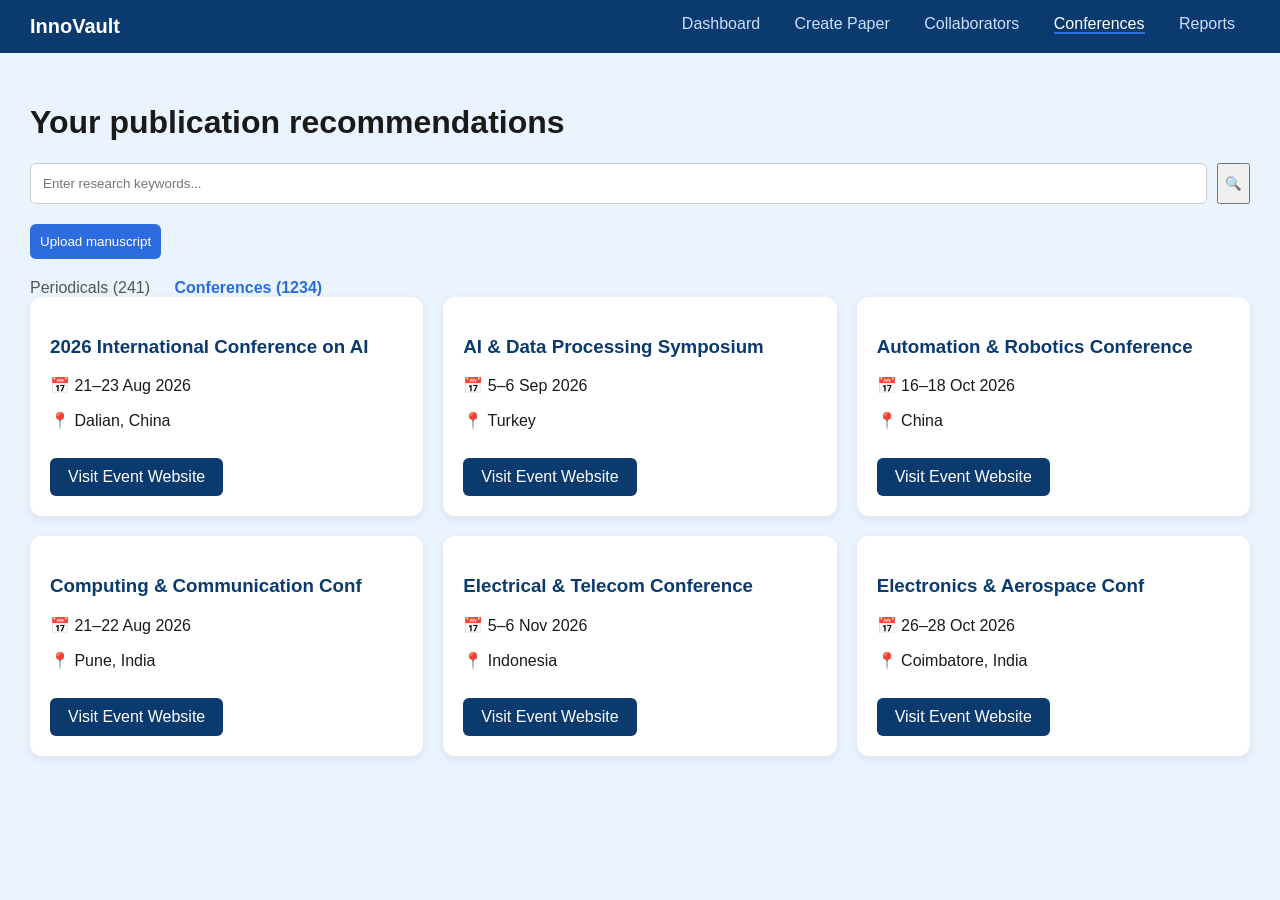
==== conference.html @ 6e37fdfe "Added Innovault frontend project" ====
<!DOCTYPE html>
<html>
<head>
<title>Conference Finder</title>
<link rel="stylesheet" href="css/style.css">
</head>
<body>

<div class="navbar">
    <div class="logo">InnoVault</div>
    <div class="menu">
        <a href="index.html">Dashboard</a>
        <a href="create-paper.html">Create Paper</a>
        <a href="collaborators.html">Collaborators</a>
        <a href="conference.html" class="active">Conferences</a>
        <a href="analytics.html">Reports</a>
    </div>
</div>

<div class="container">

<h1>Your publication recommendations</h1>

<!-- SEARCH BAR -->
<div class="search-box">
    <input placeholder="Enter research keywords...">
    <button>🔍</button>
</div>

<button class="upload-btn">Upload manuscript</button>

<!-- TABS -->
<div class="tabs">
    <span>Periodicals (241)</span>
    <span class="active">Conferences (1234)</span>
</div>

<!-- CARDS -->
<div class="grid">

<div class="conf-card">
    <h3>2026 International Conference on AI</h3>
    <p>📅 21–23 Aug 2026</p>
    <p>📍 Dalian, China</p>
    <a href="https://publishingportal.ieee.org/app/publication-recommendations?tab=Conferences"
   target="_blank"
   class="visit-btn">
   Visit Event Website
</a>
</a>
</div>

<div class="conf-card">
    <h3>AI & Data Processing Symposium</h3>
    <p>📅 5–6 Sep 2026</p>
    <p>📍 Turkey</p>
    <a href="https://publishingportal.ieee.org/app/publication-recommendations?tab=Conferences"
   target="_blank"
   class="visit-btn">
   Visit Event Website
</a>
</a>
</div>

<div class="conf-card">
    <h3>Automation & Robotics Conference</h3>
    <p>📅 16–18 Oct 2026</p>
    <p>📍 China</p>
    <a href="https://publishingportal.ieee.org/app/publication-recommendations?tab=Conferences"
   target="_blank"
   class="visit-btn">
   Visit Event Website
</a>
</a>
</div>

<div class="conf-card">
    <h3>Computing & Communication Conf</h3>
    <p>📅 21–22 Aug 2026</p>
    <p>📍 Pune, India</p>
    <a href="https://publishingportal.ieee.org/app/publication-recommendations?tab=Conferences"
   target="_blank"
   class="visit-btn">
   Visit Event Website
</a>
</a>
</div>

<div class="conf-card">
    <h3>Electrical & Telecom Conference</h3>
    <p>📅 5–6 Nov 2026</p>
    <p>📍 Indonesia</p>
    <a href="https://publishingportal.ieee.org/app/publication-recommendations?tab=Conferences"
   target="_blank"
   class="visit-btn">
   Visit Event Website
</a>
</a>
</div>

<div class="conf-card">
    <h3>Electronics & Aerospace Conf</h3>
    <p>📅 26–28 Oct 2026</p>
    <p>📍 Coimbatore, India</p>
    <a href="https://publishingportal.ieee.org/app/publication-recommendations?tab=Conferences"
   target="_blank"
   class="visit-btn">
   Visit Event Website
</a>
</a>
</div>

</div>

</div>

</body>
</html>
---- css/style.css ----
body {
    margin: 0;
    font-family: "Segoe UI", Arial;
    background: #EAF4FF;
    color: #1A1A1A;
}

/* NAVBAR */
.navbar {
    display: flex;
    justify-content: space-between;
    padding: 15px 30px;
    background: #0B3A6F;
    color: white;
}

.logo {
    font-size: 20px;
    font-weight: bold;
}

.menu a {
    margin: 0 15px;
    text-decoration: none;
    color: #cbdfff;
    font-weight: 500;
}

.menu a.active,
.menu a:hover {
    color: white;
    border-bottom: 2px solid #2D6CDF;
}

/* CONTAINER */
.container {
    padding: 30px;
}

/* CARDS */
.card-container {
    display: flex;
    gap: 20px;
    margin-bottom: 20px;
}

.card {
    background: white;
    padding: 20px;
    flex: 1;
    border-radius: 12px;
    box-shadow: 0 5px 15px rgba(0,0,0,0.08);
}

.big {
    font-size: 28px;
    color: #2D6CDF;
}

/* PAPER / LIST CARD */
.paper-card,
.collab-card {
    background: white;
    padding: 20px;
    margin-top: 15px;
    display: flex;
    justify-content: space-between;
    border-radius: 12px;
    box-shadow: 0 3px 10px rgba(0,0,0,0.08);
}

/* BUTTON */
.btn {
    padding: 8px 15px;
    border-radius: 6px;
    border: none;
    cursor: pointer;
}

.btn.primary {
    background: #2D6CDF;
    color: white;
}

.btn.primary:hover {
    background: #1f4fb5;
}

/* SEARCH BOX */
.search-box {
    display: flex;
    gap: 10px;
    margin: 20px 0;
}

.search-box input {
    flex: 1;
    padding: 12px;
    border-radius: 6px;
    border: 1px solid #ccc;
}

.upload-btn {
    margin-bottom: 20px;
    padding: 10px;
    background: #2D6CDF;
    color: white;
    border-radius: 6px;
    border: none;
}

/* TABS */
.tabs span {
    margin-right: 20px;
    cursor: pointer;
    color: #555;
}

.tabs .active {
    color: #2D6CDF;
    font-weight: bold;
}

/* GRID (conference cards) */
.grid {
    display: grid;
    grid-template-columns: repeat(3, 1fr);
    gap: 20px;
}

.conf-card {
    background: white;
    padding: 20px;
    border-radius: 12px;
    box-shadow: 0 3px 10px rgba(0,0,0,0.08);
}

.conf-card h3 {
    color: #0B3A6F;
}

/* VISIT BUTTON */
.visit-btn {
    display: block;
    margin-top: 10px;
    text-align: center;
    background: #0B3A6F;
    color: white;
    padding: 10px;
    border-radius: 6px;
    text-decoration: none;
}

/* TOOL CARDS */
.tool-card {
    background: white;
    padding: 20px;
    border-radius: 15px;
    text-align: center;
    box-shadow: 0 3px 10px rgba(0,0,0,0.08);
}

/* TOP COLLAB */
.top-collab {
    display: flex;
    gap: 20px;
}

.person {
    background: white;
    padding: 20px;
    border-radius: 12px;
    flex: 1;
    text-align: center;
}

/* EDITOR */
.editor {
    display: flex;
    gap: 20px;
}

textarea {
    width: 70%;
    height: 300px;
    padding: 10px;
    border-radius: 8px;
}

.sidebar {
    width: 30%;
    background: white;
    padding: 15px;
    border-radius: 10px;
}

/* CHART */
.chart-box {
    display: flex;
    align-items: flex-end;
    gap: 20px;
    height: 200px;
    margin: 20px 0;
}

.bar {
    width: 50px;
    background: #2D6CDF;
    color: white;
    text-align: center;
    border-radius: 5px 5px 0 0;
}

.visit-btn {
    display: inline-block;
    margin-top: 12px;
    padding: 10px 18px;
    background: #0B3A6F;   /* dark blue */
    color: white;
    font-weight: 500;
    border-radius: 6px;
    text-decoration: none;
    border: none;
    transition: all 0.3s ease;
}

/* Hover effect */
.visit-btn:hover {
    background: #2D6CDF;   /* lighter blue */
    transform: translateY(-2px);
    box-shadow: 0 4px 10px rgba(0,0,0,0.2);
}

/* Active click effect */
.visit-btn:active {
    transform: scale(0.97);
}
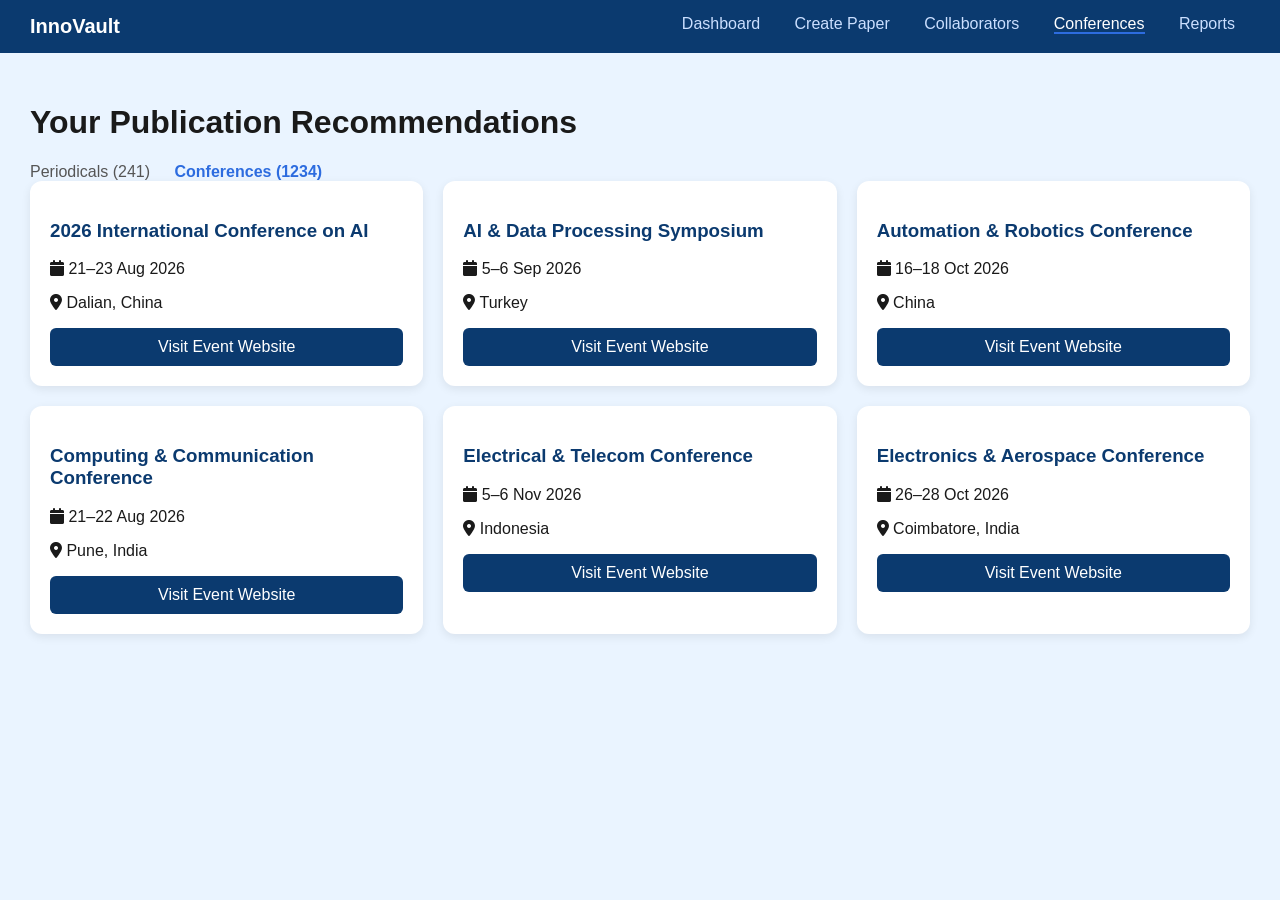
==== commit 8eca78e3: "conference symbol" ====
--- a/conference.html
+++ b/conference.html
@@ -1,13 +1,23 @@
 <!DOCTYPE html>
 <html>
 <head>
+<meta charset="UTF-8">
 <title>Conference Finder</title>
+
+<!-- CSS -->
 <link rel="stylesheet" href="css/style.css">
+
+<!-- ICONS -->
+<link rel="stylesheet" href="https://cdnjs.cloudflare.com/ajax/libs/font-awesome/6.5.0/css/all.min.css">
+
 </head>
+
 <body>
 
+<!-- NAVBAR -->
 <div class="navbar">
     <div class="logo">InnoVault</div>
+
     <div class="menu">
         <a href="index.html">Dashboard</a>
         <a href="create-paper.html">Create Paper</a>
@@ -19,15 +29,7 @@
 
 <div class="container">
 
-<h1>Your publication recommendations</h1>
-
-<!-- SEARCH BAR -->
-<div class="search-box">
-    <input placeholder="Enter research keywords...">
-    <button>🔍</button>
-</div>
-
-<button class="upload-btn">Upload manuscript</button>
+<h1>Your Publication Recommendations</h1>
 
 <!-- TABS -->
 <div class="tabs">
@@ -35,79 +37,85 @@
     <span class="active">Conferences (1234)</span>
 </div>
 
-<!-- CARDS -->
+<!-- GRID -->
 <div class="grid">
 
+<!-- CARD 1 -->
 <div class="conf-card">
     <h3>2026 International Conference on AI</h3>
-    <p>📅 21–23 Aug 2026</p>
-    <p>📍 Dalian, China</p>
-    <a href="https://publishingportal.ieee.org/app/publication-recommendations?tab=Conferences"
-   target="_blank"
-   class="visit-btn">
-   Visit Event Website
-</a>
-</a>
+    <p><i class="fa fa-calendar"></i> 21–23 Aug 2026</p>
+    <p><i class="fa fa-map-marker-alt"></i> Dalian, China</p>
+
+    <a class="visit-btn"
+       href="https://publishingportal.ieee.org/app/publication-recommendations?tab=Conferences"
+       target="_blank">
+       Visit Event Website
+    </a>
 </div>
 
+<!-- CARD 2 -->
 <div class="conf-card">
     <h3>AI & Data Processing Symposium</h3>
-    <p>📅 5–6 Sep 2026</p>
-    <p>📍 Turkey</p>
-    <a href="https://publishingportal.ieee.org/app/publication-recommendations?tab=Conferences"
-   target="_blank"
-   class="visit-btn">
-   Visit Event Website
-</a>
-</a>
+    <p><i class="fa fa-calendar"></i> 5–6 Sep 2026</p>
+    <p><i class="fa fa-map-marker-alt"></i> Turkey</p>
+
+    <a class="visit-btn"
+       href="https://publishingportal.ieee.org/app/publication-recommendations?tab=Conferences"
+       target="_blank">
+       Visit Event Website
+    </a>
 </div>
 
+<!-- CARD 3 -->
 <div class="conf-card">
     <h3>Automation & Robotics Conference</h3>
-    <p>📅 16–18 Oct 2026</p>
-    <p>📍 China</p>
-    <a href="https://publishingportal.ieee.org/app/publication-recommendations?tab=Conferences"
-   target="_blank"
-   class="visit-btn">
-   Visit Event Website
-</a>
-</a>
+    <p><i class="fa fa-calendar"></i> 16–18 Oct 2026</p>
+    <p><i class="fa fa-map-marker-alt"></i> China</p>
+
+    <a class="visit-btn"
+       href="https://publishingportal.ieee.org/app/publication-recommendations?tab=Conferences"
+       target="_blank">
+       Visit Event Website
+    </a>
 </div>
 
+<!-- CARD 4 -->
 <div class="conf-card">
-    <h3>Computing & Communication Conf</h3>
-    <p>📅 21–22 Aug 2026</p>
-    <p>📍 Pune, India</p>
-    <a href="https://publishingportal.ieee.org/app/publication-recommendations?tab=Conferences"
-   target="_blank"
-   class="visit-btn">
-   Visit Event Website
-</a>
-</a>
+    <h3>Computing & Communication Conference</h3>
+    <p><i class="fa fa-calendar"></i> 21–22 Aug 2026</p>
+    <p><i class="fa fa-map-marker-alt"></i> Pune, India</p>
+
+    <a class="visit-btn"
+       href="https://publishingportal.ieee.org/app/publication-recommendations?tab=Conferences"
+       target="_blank">
+       Visit Event Website
+    </a>
 </div>
 
+<!-- CARD 5 -->
 <div class="conf-card">
     <h3>Electrical & Telecom Conference</h3>
-    <p>📅 5–6 Nov 2026</p>
-    <p>📍 Indonesia</p>
-    <a href="https://publishingportal.ieee.org/app/publication-recommendations?tab=Conferences"
-   target="_blank"
-   class="visit-btn">
-   Visit Event Website
-</a>
-</a>
+    <p><i class="fa fa-calendar"></i> 5–6 Nov 2026</p>
+    <p><i class="fa fa-map-marker-alt"></i> Indonesia</p>
+
+    <a class="visit-btn"
+       href="https://publishingportal.ieee.org/app/publication-recommendations?tab=Conferences"
+       target="_blank">
+       Visit Event Website
+    </a>
 </div>
 
+<!-- CARD 6 -->
 <div class="conf-card">
-    <h3>Electronics & Aerospace Conf</h3>
-    <p>📅 26–28 Oct 2026</p>
-    <p>📍 Coimbatore, India</p>
-    <a href="https://publishingportal.ieee.org/app/publication-recommendations?tab=Conferences"
-   target="_blank"
-   class="visit-btn">
-   Visit Event Website
-</a>
-</a>
+    <h3>Electronics & Aerospace Conference</h3>
+    <p><i class="fa fa-calendar"></i> 26–28 Oct 2026</p>
+    <p><i class="fa fa-map-marker-alt"></i> Coimbatore, India</p>
+
+    <a class="visit-btn"
+       href="https://publishingportal.ieee.org/app/publication-recommendations?tab=Conferences"
+       target="_blank">
+       Visit Event Website
+    </a>
 </div>
 
 </div>
--- a/css/style.css
+++ b/css/style.css
@@ -234,4 +234,41 @@
 /* Active click effect */
 .visit-btn:active {
     transform: scale(0.97);
+}
+
+/* GRID */
+.grid {
+    display: grid;
+    grid-template-columns: repeat(3, 1fr);
+    gap: 20px;
+}
+
+/* CARD */
+.conf-card {
+    background: white;
+    padding: 20px;
+    border-radius: 12px;
+    box-shadow: 0 3px 10px rgba(0,0,0,0.08);
+}
+
+.conf-card h3 {
+    color: #0B3A6F;
+}
+
+/* BUTTON */
+.visit-btn {
+    display: block;
+    margin-top: 10px;
+    text-align: center;
+    background: #0B3A6F;
+    color: white;
+    padding: 10px;
+    border-radius: 6px;
+    text-decoration: none;
+    transition: 0.3s;
+}
+
+.visit-btn:hover {
+    background: #2D6CDF;
+    transform: translateY(-2px);
 }
